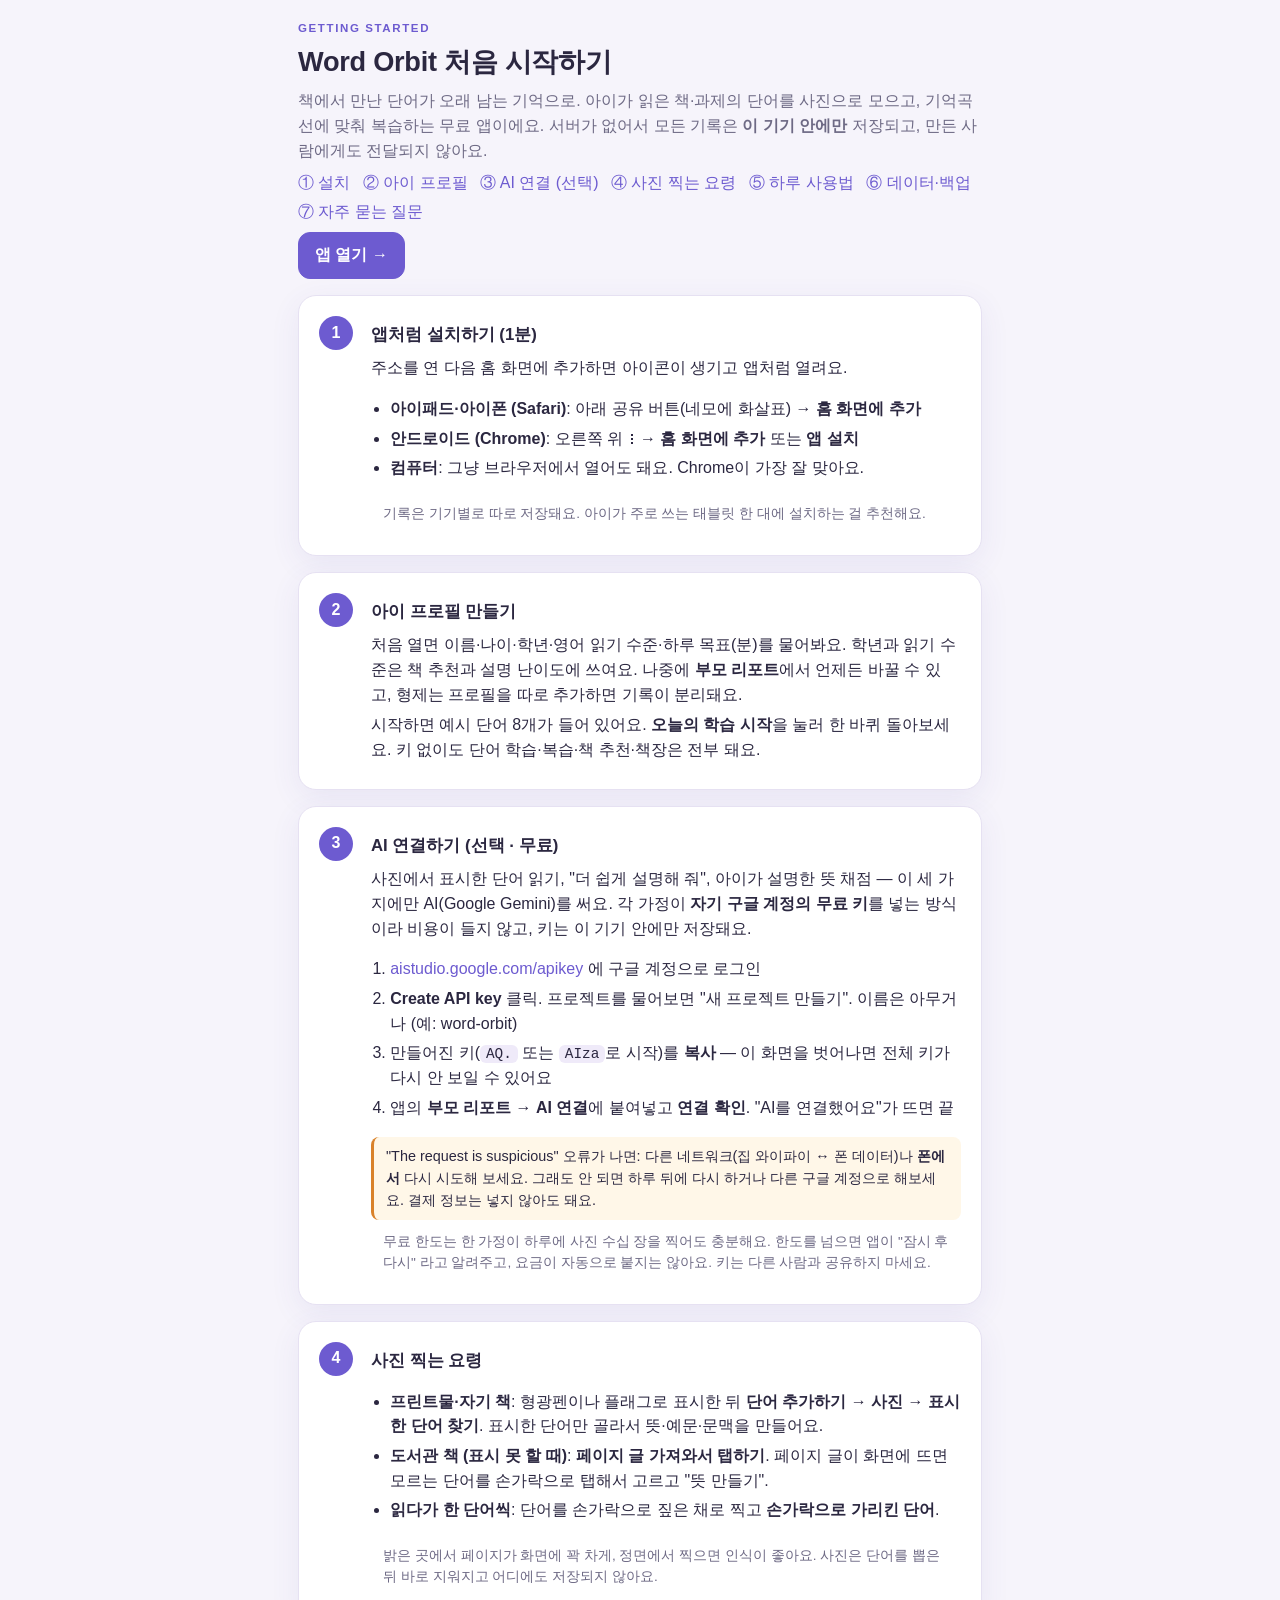
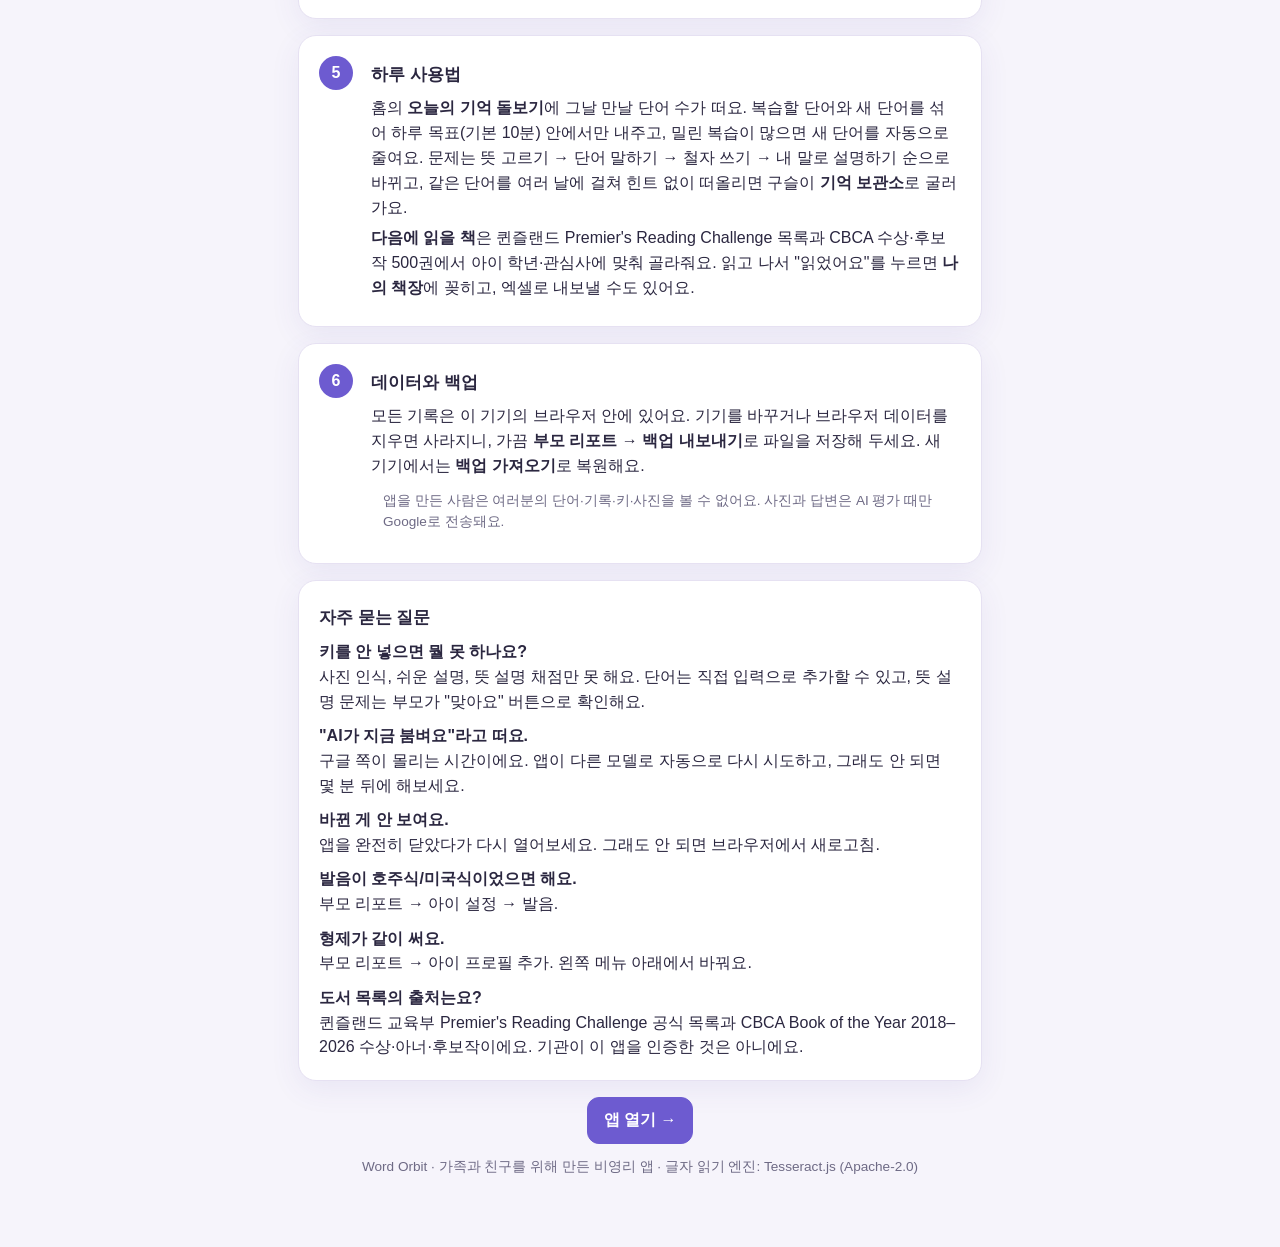
==== guide.html @ 35241215 "Add files via upload" ====
<!doctype html>
<html lang="ko">
<head>
  <meta charset="utf-8">
  <meta name="viewport" content="width=device-width, initial-scale=1, viewport-fit=cover">
  <title>Word Orbit · 처음 시작하기</title>
  <link rel="icon" href="icons/icon.svg" type="image/svg+xml">
  <link rel="stylesheet" href="css/app.css">
  <style>
    body { padding: 0; }
    .wrap { max-width: 720px; margin: 0 auto; padding: calc(20px + env(safe-area-inset-top, 0px)) 18px 60px; }
    .step { display: grid; grid-template-columns: 40px 1fr; gap: 12px; align-items: start; }
    .num { width: 34px; height: 34px; border-radius: 50%; background: var(--accent); color: #fff; display: grid; place-items: center; font-weight: 700; }
    .step h3 { margin-top: 6px; }
    ol, ul { padding-left: 1.2em; } li { margin: .3em 0; }
    code { background: var(--soft); padding: 1px 6px; border-radius: 6px; font-size: .9em; }
    .qa b { display: block; margin-top: .6em; }
    .toc a { display: inline-block; margin: 2px 8px 2px 0; }
  </style>
</head>
<body>
<div class="wrap">
  <p class="eyebrow">GETTING STARTED</p>
  <h1>Word Orbit 처음 시작하기</h1>
  <p class="muted">책에서 만난 단어가 오래 남는 기억으로. 아이가 읽은 책·과제의 단어를 사진으로 모으고, 기억곡선에 맞춰 복습하는 무료 앱이에요. 서버가 없어서 모든 기록은 <b>이 기기 안에만</b> 저장되고, 만든 사람에게도 전달되지 않아요.</p>
  <p class="toc"><a href="#install">① 설치</a> <a href="#profile">② 아이 프로필</a> <a href="#key">③ AI 연결 (선택)</a> <a href="#photo">④ 사진 찍는 요령</a> <a href="#daily">⑤ 하루 사용법</a> <a href="#data">⑥ 데이터·백업</a> <a href="#faq">⑦ 자주 묻는 질문</a></p>
  <p><a class="btn primary" href="./">앱 열기 →</a></p>

  <section class="panel step" id="install"><div class="num">1</div><div>
    <h3>앱처럼 설치하기 (1분)</h3>
    <p>주소를 연 다음 홈 화면에 추가하면 아이콘이 생기고 앱처럼 열려요.</p>
    <ul>
      <li><b>아이패드·아이폰 (Safari)</b>: 아래 공유 버튼(네모에 화살표) → <b>홈 화면에 추가</b></li>
      <li><b>안드로이드 (Chrome)</b>: 오른쪽 위 ⋮ → <b>홈 화면에 추가</b> 또는 <b>앱 설치</b></li>
      <li><b>컴퓨터</b>: 그냥 브라우저에서 열어도 돼요. Chrome이 가장 잘 맞아요.</li>
    </ul>
    <p class="muted small">기록은 기기별로 따로 저장돼요. 아이가 주로 쓰는 태블릿 한 대에 설치하는 걸 추천해요.</p>
  </div></section>

  <section class="panel step" id="profile"><div class="num">2</div><div>
    <h3>아이 프로필 만들기</h3>
    <p>처음 열면 이름·나이·학년·영어 읽기 수준·하루 목표(분)를 물어봐요. 학년과 읽기 수준은 책 추천과 설명 난이도에 쓰여요. 나중에 <b>부모 리포트</b>에서 언제든 바꿀 수 있고, 형제는 프로필을 따로 추가하면 기록이 분리돼요.</p>
    <p>시작하면 예시 단어 8개가 들어 있어요. <b>오늘의 학습 시작</b>을 눌러 한 바퀴 돌아보세요. 키 없이도 단어 학습·복습·책 추천·책장은 전부 돼요.</p>
  </div></section>

  <section class="panel step" id="key"><div class="num">3</div><div>
    <h3>AI 연결하기 (선택 · 무료)</h3>
    <p>사진에서 표시한 단어 읽기, "더 쉽게 설명해 줘", 아이가 설명한 뜻 채점 — 이 세 가지에만 AI(Google Gemini)를 써요. 각 가정이 <b>자기 구글 계정의 무료 키</b>를 넣는 방식이라 비용이 들지 않고, 키는 이 기기 안에만 저장돼요.</p>
    <ol>
      <li><a href="https://aistudio.google.com/apikey" target="_blank" rel="noopener">aistudio.google.com/apikey</a> 에 구글 계정으로 로그인</li>
      <li><b>Create API key</b> 클릭. 프로젝트를 물어보면 "새 프로젝트 만들기". 이름은 아무거나 (예: word-orbit)</li>
      <li>만들어진 키(<code>AQ.</code> 또는 <code>AIza</code>로 시작)를 <b>복사</b> — 이 화면을 벗어나면 전체 키가 다시 안 보일 수 있어요</li>
      <li>앱의 <b>부모 리포트 → AI 연결</b>에 붙여넣고 <b>연결 확인</b>. "AI를 연결했어요"가 뜨면 끝</li>
    </ol>
    <p class="info-line">"The request is suspicious" 오류가 나면: 다른 네트워크(집 와이파이 ↔ 폰 데이터)나 <b>폰에서</b> 다시 시도해 보세요. 그래도 안 되면 하루 뒤에 다시 하거나 다른 구글 계정으로 해보세요. 결제 정보는 넣지 않아도 돼요.</p>
    <p class="muted small">무료 한도는 한 가정이 하루에 사진 수십 장을 찍어도 충분해요. 한도를 넘으면 앱이 "잠시 후 다시" 라고 알려주고, 요금이 자동으로 붙지는 않아요. 키는 다른 사람과 공유하지 마세요.</p>
  </div></section>

  <section class="panel step" id="photo"><div class="num">4</div><div>
    <h3>사진 찍는 요령</h3>
    <ul>
      <li><b>프린트물·자기 책</b>: 형광펜이나 플래그로 표시한 뒤 <b>단어 추가하기 → 사진 → 표시한 단어 찾기</b>. 표시한 단어만 골라서 뜻·예문·문맥을 만들어요.</li>
      <li><b>도서관 책 (표시 못 할 때)</b>: <b>페이지 글 가져와서 탭하기</b>. 페이지 글이 화면에 뜨면 모르는 단어를 손가락으로 탭해서 고르고 "뜻 만들기".</li>
      <li><b>읽다가 한 단어씩</b>: 단어를 손가락으로 짚은 채로 찍고 <b>손가락으로 가리킨 단어</b>.</li>
    </ul>
    <p class="muted small">밝은 곳에서 페이지가 화면에 꽉 차게, 정면에서 찍으면 인식이 좋아요. 사진은 단어를 뽑은 뒤 바로 지워지고 어디에도 저장되지 않아요.</p>
  </div></section>

  <section class="panel step" id="daily"><div class="num">5</div><div>
    <h3>하루 사용법</h3>
    <p>홈의 <b>오늘의 기억 돌보기</b>에 그날 만날 단어 수가 떠요. 복습할 단어와 새 단어를 섞어 하루 목표(기본 10분) 안에서만 내주고, 밀린 복습이 많으면 새 단어를 자동으로 줄여요. 문제는 뜻 고르기 → 단어 말하기 → 철자 쓰기 → 내 말로 설명하기 순으로 바뀌고, 같은 단어를 여러 날에 걸쳐 힌트 없이 떠올리면 구슬이 <b>기억 보관소</b>로 굴러가요.</p>
    <p><b>다음에 읽을 책</b>은 퀸즐랜드 Premier's Reading Challenge 목록과 CBCA 수상·후보작 500권에서 아이 학년·관심사에 맞춰 골라줘요. 읽고 나서 "읽었어요"를 누르면 <b>나의 책장</b>에 꽂히고, 엑셀로 내보낼 수도 있어요.</p>
  </div></section>

  <section class="panel step" id="data"><div class="num">6</div><div>
    <h3>데이터와 백업</h3>
    <p>모든 기록은 이 기기의 브라우저 안에 있어요. 기기를 바꾸거나 브라우저 데이터를 지우면 사라지니, 가끔 <b>부모 리포트 → 백업 내보내기</b>로 파일을 저장해 두세요. 새 기기에서는 <b>백업 가져오기</b>로 복원해요.</p>
    <p class="muted small">앱을 만든 사람은 여러분의 단어·기록·키·사진을 볼 수 없어요. 사진과 답변은 AI 평가 때만 Google로 전송돼요.</p>
  </div></section>

  <section class="panel qa" id="faq">
    <h3>자주 묻는 질문</h3>
    <b>키를 안 넣으면 뭘 못 하나요?</b> 사진 인식, 쉬운 설명, 뜻 설명 채점만 못 해요. 단어는 직접 입력으로 추가할 수 있고, 뜻 설명 문제는 부모가 "맞아요" 버튼으로 확인해요.
    <b>"AI가 지금 붐벼요"라고 떠요.</b> 구글 쪽이 몰리는 시간이에요. 앱이 다른 모델로 자동으로 다시 시도하고, 그래도 안 되면 몇 분 뒤에 해보세요.
    <b>바뀐 게 안 보여요.</b> 앱을 완전히 닫았다가 다시 열어보세요. 그래도 안 되면 브라우저에서 새로고침.
    <b>발음이 호주식/미국식이었으면 해요.</b> 부모 리포트 → 아이 설정 → 발음.
    <b>형제가 같이 써요.</b> 부모 리포트 → 아이 프로필 추가. 왼쪽 메뉴 아래에서 바꿔요.
    <b>도서 목록의 출처는요?</b> 퀸즐랜드 교육부 Premier's Reading Challenge 공식 목록과 CBCA Book of the Year 2018–2026 수상·아너·후보작이에요. 기관이 이 앱을 인증한 것은 아니에요.
  </section>

  <p class="center"><a class="btn primary" href="./">앱 열기 →</a></p>
  <p class="muted small center">Word Orbit · 가족과 친구를 위해 만든 비영리 앱 · 글자 읽기 엔진: Tesseract.js (Apache-2.0)</p>
</div>
</body>
</html>
---- css/app.css ----
:root {
  --bg: #f6f4fb; --panel: #ffffff; --soft: #efeaf9; --ink: #2b2740; --muted: #6e6a85; --line: #e6e1f2;
  --accent: #6d5bd0; --accent-2: #b9a8ff; --ok: #2f9e6b; --warn: #d9822b; --danger: #c94f4f;
  --purple: #b9a8ff; --green: #a8d8b9; --orange: #f5cf9a; --blue: #a9cdef; --pink: #f3b7d0;
  --radius: 18px; --shadow: 0 8px 30px rgba(80, 60, 160, .08);
}
* { box-sizing: border-box; }
html, body { margin: 0; background: var(--bg); color: var(--ink); font: 16px/1.55 -apple-system, "Segoe UI", "Apple SD Gothic Neo", "Noto Sans KR", Roboto, sans-serif; -webkit-font-smoothing: antialiased; }
a { color: var(--accent); text-decoration: none; }
h1 { font-size: 1.7rem; margin: .1em 0 .2em; letter-spacing: -.01em; }
h2 { font-size: 1.3rem; margin: .2em 0; } h3 { font-size: 1.05rem; margin: .2em 0 .5em; }
p { margin: .35em 0; }
.muted { color: var(--muted); } .small { font-size: .85rem; } .center { text-align: center; }
.eyebrow { font-size: .72rem; letter-spacing: .14em; color: var(--accent); font-weight: 700; margin: 0 0 .3em; }
.spark { color: #e9b74a; }
em { font-style: normal; color: var(--accent); }

#app { display: flex; min-height: 100vh; }
.sidebar { width: 230px; background: var(--panel); border-right: 1px solid var(--line); padding: 20px 14px; display: flex; flex-direction: column; gap: 18px; position: sticky; top: 0; height: 100vh; }
.brand { font-weight: 800; color: var(--accent); font-size: 1.1rem; } .brand.big { font-size: 1.4rem; }
.sidebar nav { display: flex; flex-direction: column; gap: 4px; }
.sidebar nav a { display: flex; gap: 10px; align-items: center; padding: 10px 12px; border-radius: 12px; color: var(--ink); }
.sidebar nav a small { display: block; color: var(--muted); font-size: .72rem; }
.sidebar nav a.active, .sidebar nav a:hover { background: var(--soft); }
.sidebar nav .ic { width: 22px; text-align: center; color: var(--accent); }
.side-foot { margin-top: auto; } .side-foot label { display: block; font-size: .75rem; color: var(--muted); }
.side-foot select, .side-foot input { width: 100%; }
.scrim { display: none; }
main { flex: 1; min-width: 0; display: flex; flex-direction: column; }
.topbar { display: flex; align-items: center; gap: 12px; padding: calc(12px + env(safe-area-inset-top, 0px)) 18px 12px; background: var(--panel); border-bottom: 1px solid var(--line); position: sticky; top: 0; z-index: 5; }
.topbar-title { font-weight: 600; flex: 1; }
.avatar { width: 34px; height: 34px; border-radius: 50%; background: var(--orange); display: grid; place-items: center; font-weight: 700; }
.page { padding: 22px 20px 40px; max-width: 860px; width: 100%; margin: 0 auto; }
.app-footer { margin-top: auto; display: flex; justify-content: space-between; padding: 14px 20px; color: var(--muted); font-size: .8rem; }

.panel { background: var(--panel); border: 1px solid var(--line); border-radius: var(--radius); padding: 20px; margin: 16px 0; box-shadow: var(--shadow); }
.panel.soft { background: var(--soft); border: none; box-shadow: none; }
.panel.hero { background: linear-gradient(180deg, #f3effc, #fff); }
.hero-title { font-size: 1.9rem; line-height: 1.2; margin: 10px 0 4px; }
.row { display: flex; gap: 12px; align-items: center; } .between { justify-content: space-between; } .wrap { flex-wrap: wrap; }
.pill { display: inline-block; background: var(--soft); color: var(--accent); border-radius: 999px; padding: 4px 12px; font-size: .8rem; font-weight: 600; }
.text-link { background: none; border: none; color: var(--accent); cursor: pointer; font: inherit; padding: 0; }
.info-line { background: #fff7e8; border-left: 3px solid var(--warn); padding: 8px 12px; border-radius: 8px; font-size: .9rem; }

button, .btn { font: inherit; border-radius: 12px; border: 1px solid var(--line); background: var(--panel); color: var(--ink); padding: 10px 16px; cursor: pointer; display: inline-flex; align-items: center; gap: 6px; }
button:disabled { opacity: .5; cursor: default; }
.primary { background: var(--accent); color: #fff; border-color: var(--accent); font-weight: 600; }
.ghost { background: transparent; } .ghost.danger { color: var(--danger); }
.big { padding: 14px 22px; font-size: 1.05rem; width: 100%; justify-content: center; margin-top: 12px; }
.small { padding: 6px 12px; font-size: .85rem; }
.icon-btn { border: none; background: transparent; font-size: 1.2rem; padding: 4px 8px; cursor: pointer; }
.button-row { display: flex; gap: 10px; flex-wrap: wrap; margin-top: 14px; }
input, select, textarea { font: inherit; padding: 10px 12px; border: 1px solid var(--line); border-radius: 12px; background: #fff; color: var(--ink); width: 100%; }
label { display: block; font-size: .85rem; color: var(--muted); }
label input, label select { margin-top: 4px; }
.form-grid { display: grid; grid-template-columns: repeat(auto-fit, minmax(180px, 1fr)); gap: 12px; margin: 10px 0; }
.form-grid .wide { grid-column: 1 / -1; }
.chk { display: flex; align-items: center; gap: 8px; color: var(--ink); } .chk input { width: auto; margin: 0; }
.tabs { display: flex; gap: 6px; flex-wrap: wrap; margin: 12px 0 4px; }
.tab { border-radius: 999px; padding: 8px 14px; } .tab.active { background: var(--ink); color: #fff; border-color: var(--ink); }

/* orbs */
.orbit-stage { position: relative; height: 240px; margin: 18px 0 8px; }
.orbit-stage.small { height: 150px; }
.ring { position: absolute; border: 1px dashed #d9d2ef; border-radius: 50%; left: 50%; top: 50%; transform: translate(-50%, -50%); }
.r1 { width: 62%; height: 150px; } .r2 { width: 92%; height: 220px; }
.orbit-stage.small .r1, .orbit-stage.small .r2 { display: none; }
.orbit-pos { position: absolute; transform: translate(-50%, -50%); }
.p0 { left: 12%; top: 50%; } .p1 { left: 36%; top: 72%; } .p2 { left: 58%; top: 26%; } .p3 { left: 82%; top: 55%; } .p4 { left: 50%; top: 45%; }
.orbit-stage.small .p0 { left: 15%; } .orbit-stage.small .p1 { left: 32%; top: 50%; } .orbit-stage.small .p2 { left: 50%; top: 50%; } .orbit-stage.small .p3 { left: 68%; top: 50%; } .orbit-stage.small .p4 { left: 85%; top: 50%; }
.orb-wrap { background: none; border: none; padding: 0; display: flex; flex-direction: column; align-items: center; gap: 6px; cursor: pointer; }
.orb-wrap:disabled { cursor: default; }
.orb { width: 64px; height: 64px; border-radius: 50%; position: relative; display: block; box-shadow: inset -8px -10px 18px rgba(0,0,0,.12), inset 6px 8px 14px rgba(255,255,255,.7), 0 10px 20px rgba(80,60,160,.15); animation: float 5s ease-in-out infinite; }
.orb-wrap.small .orb { width: 44px; height: 44px; animation: none; }
.orb.purple { background: var(--purple); } .orb.green { background: var(--green); } .orb.orange { background: var(--orange); } .orb.blue { background: var(--blue); } .orb.pink { background: var(--pink); }
.orb.new { opacity: .75; filter: saturate(.6); } .orb.growing { opacity: .95; } .orb.mastered { box-shadow: inset -8px -10px 18px rgba(0,0,0,.12), inset 6px 8px 14px rgba(255,255,255,.8), 0 0 0 4px #fff, 0 0 0 6px var(--accent-2), 0 10px 22px rgba(80,60,160,.25); }
.orb .glint { position: absolute; left: 18%; top: 14%; width: 26%; height: 18%; background: rgba(255,255,255,.85); border-radius: 50%; transform: rotate(-25deg); }
.orb-label { background: #fff; border-radius: 999px; padding: 3px 10px; font-size: .8rem; box-shadow: var(--shadow); }
@keyframes float { 0%, 100% { transform: translateY(0); } 50% { transform: translateY(-6px); } }
.stage-counts { display: grid; grid-template-columns: repeat(3, 1fr); gap: 10px; margin-top: 14px; }
.stage-counts div { background: #fff; border: 1px solid var(--line); border-radius: 14px; padding: 10px; text-align: center; }
.stage-counts b { display: block; font-size: 1.25rem; } .stage-counts span { font-size: .78rem; color: var(--muted); }
.orb-grid { display: grid; grid-template-columns: repeat(auto-fill, minmax(170px, 1fr)); gap: 10px; margin-top: 12px; }
.orb-card { background: #fff; border: 1px solid var(--line); border-radius: 16px; padding: 10px 12px; display: grid; grid-template-columns: 44px 1fr; gap: 10px; align-items: center; cursor: pointer; min-height: 68px; }
.orb-card .orb-wrap.small { width: 44px; }
.orb-card-text, .orb-card > div { display: flex; flex-direction: column; min-width: 0; gap: 1px; }
.orb-card b { font-size: .98rem; line-height: 1.25; overflow: hidden; text-overflow: ellipsis; white-space: nowrap; }
.orb-card span, .orb-card small { font-size: .76rem; color: var(--muted); white-space: nowrap; overflow: hidden; text-overflow: ellipsis; }
.orb-card small { color: var(--accent); }
@media (max-width: 480px) { .orb-grid { grid-template-columns: 1fr 1fr; gap: 8px; } .orb-card { padding: 8px 10px; grid-template-columns: 40px 1fr; gap: 8px; } .orb-card b { font-size: .92rem; } }

/* mission */
.mission-grid { display: grid; grid-template-columns: repeat(auto-fit, minmax(140px, 1fr)); gap: 10px; margin: 12px 0; }
.mission-grid div { background: var(--soft); border-radius: 14px; padding: 10px 12px; display: flex; justify-content: space-between; align-items: center; }
.mission-grid span { font-size: .85rem; color: var(--muted); }
.bignum { text-align: center; } .bignum b { font-size: 2.4rem; line-height: 1; display: block; color: var(--accent); } .bignum span { font-size: .78rem; color: var(--muted); }
.three { display: grid; grid-template-columns: repeat(auto-fit, minmax(180px, 1fr)); gap: 12px; }
.three p { font-size: .88rem; color: var(--muted); }

/* study */
.study { max-width: 620px; margin: 16px auto; }
.word-title { font-size: 2.2rem; margin: .1em 0; }
.definition { font-size: 1.25rem; font-weight: 600; margin: 8px 0; }
.context { background: var(--soft); border-radius: 14px; padding: 12px 14px; margin: 12px 0; } .context p { margin: 4px 0 0; font-style: italic; }
.example { color: var(--muted); }
.options { display: grid; gap: 8px; margin: 14px 0; }
.option { justify-content: flex-start; text-align: left; padding: 12px 14px; }
.option span { background: var(--soft); color: var(--accent); border-radius: 8px; width: 26px; height: 26px; display: grid; place-items: center; font-weight: 700; font-size: .85rem; flex: none; }
.option.chosen { border-color: var(--accent); background: #f3effc; }
.free-answer { display: flex; flex-direction: column; gap: 8px; margin: 12px 0; }
.free-answer input { font-size: 1.3rem; letter-spacing: .06em; }
.letters { letter-spacing: .2em; font-family: monospace; }
.hint-box { background: #fff7e8; border-radius: 12px; padding: 10px 14px; margin: 8px 0; }
.feedback { border-radius: 14px; padding: 14px; margin-top: 14px; }
.feedback.success { background: #e8f7ef; } .feedback.retry { background: #fdeeee; }
.feedback .primary { margin-top: 8px; }

/* add */
.photo-box { background: var(--soft); border-radius: 14px; min-height: 160px; display: grid; place-items: center; color: var(--muted); overflow: hidden; margin: 10px 0; }
.photo-box img { max-width: 100%; max-height: 360px; display: block; }
.found { border-top: 1px solid var(--line); padding: 10px 0; display: grid; gap: 6px; } .found.off { opacity: .45; }
.found input[type=text], .found input:not([type]) { font-size: .95rem; }

/* books */
.chips { display: flex; gap: 6px; flex-wrap: wrap; margin-top: 8px; }
.chip { border-radius: 999px; padding: 6px 12px; font-size: .9rem; } .chip.on { background: var(--accent); color: #fff; border-color: var(--accent); }
.badges { display: flex; gap: 6px; flex-wrap: wrap; margin: 6px 0; }
.badge { font-size: .78rem; background: var(--soft); border-radius: 999px; padding: 3px 10px; } .badge.src { background: #e8f7ef; color: #1f6b47; font-weight: 600; }

/* parents */
.stat-grid { display: grid; grid-template-columns: repeat(auto-fit, minmax(140px, 1fr)); gap: 10px; }
.stat-grid div { background: var(--soft); border-radius: 14px; padding: 12px; } .stat-grid b { font-size: 1.5rem; display: block; } .stat-grid span { font-size: .78rem; color: var(--muted); }
.track-grid { display: grid; grid-template-columns: repeat(4, 1fr); gap: 6px; margin: 10px 0; }
.track-grid div { background: var(--soft); border-radius: 10px; padding: 8px; text-align: center; } .track-grid span { font-size: .72rem; color: var(--muted); display: block; }

/* onboarding, dialog, toast */
.onboard { max-width: 520px; margin: 40px auto; padding: 20px; }
#dialog[hidden] { display: none; }
#dialog { position: fixed; inset: 0; background: rgba(30,20,60,.35); display: grid; place-items: center; z-index: 20; padding: 16px; }
.dlg { background: #fff; border-radius: 20px; padding: 20px; width: min(560px, 100%); max-height: 90vh; overflow: auto; display: grid; gap: 8px; }
#toasts { position: fixed; bottom: 18px; left: 50%; transform: translateX(-50%); display: flex; flex-direction: column; gap: 8px; z-index: 30; width: min(480px, 92vw); }
.toast { background: var(--ink); color: #fff; padding: 10px 16px; border-radius: 12px; opacity: 0; transform: translateY(8px); transition: .25s; font-size: .92rem; }
.toast.show { opacity: 1; transform: none; } .toast.success { background: var(--ok); } .toast.error { background: var(--danger); }

@media (max-width: 760px) {
  .sidebar { position: fixed; left: -240px; z-index: 15; transition: left .2s; box-shadow: 0 0 40px rgba(0,0,0,.2); }
  .sidebar.open { left: 0; }
  .scrim.show { display: block; position: fixed; inset: 0; background: rgba(0,0,0,.3); z-index: 10; }
  .page { padding: 10px 14px 32px; }
  .topbar { padding: 8px 14px; }
  .hero-title { font-size: 1.5rem; } .word-title { font-size: 1.8rem; }
  .track-grid { grid-template-columns: repeat(2, 1fr); }
}
@media (max-width: 480px) {
  .page > .row.between { flex-direction: column; align-items: flex-start; }
  .page > .row.between .btn { align-self: stretch; justify-content: center; }
  .mission-grid { grid-template-columns: 1fr; }
}

/* 페이지 글 탭해서 고르기 */
.page-text { background: var(--soft); border-radius: 14px; padding: 12px 14px; max-height: 360px; overflow: auto; line-height: 1.9; font-size: 1.05rem; }
.page-text p { margin: 0 0 .3em; }
.tapword { cursor: pointer; border-radius: 6px; padding: 1px 3px; }
.tapword:hover { background: #fff; }
.tapword.on { background: var(--accent); color: #fff; }
.tapword.had { text-decoration: underline; text-decoration-color: var(--accent-2); text-underline-offset: 3px; }

/* 온보딩(첫 화면): 사이드바 없는 단독 화면 — 폰에서 위 여백·가로 넘침 방지 */
#app:has(> .onboard) { display: block; }
.onboard { width: 100%; max-width: 560px; margin: 0 auto; padding: calc(24px + env(safe-area-inset-top, 0px)) 18px 40px; }
.onboard .brand.big { margin-bottom: 8px; }
.onboard h1 { font-size: 1.6rem; }

/* 책 카드 */
.badge.prc { background: #eef3fb; color: #2b4f8a; }
.badge.burden-easy { background: #eef7ee; } .badge.burden-fit { background: #e8f7ef; color: #1f6b47; } .badge.burden-stretch { background: #fff3e0; color: #8a4b00; } .badge.burden-together { background: #fdeeee; color: #8a1f1f; }
.panel.book.award { border-color: #cfe7d8; }
.panel.book h2 { margin-bottom: 0; }

/* 나의 책장 */
.shelf-panel { background: linear-gradient(180deg, #fff, #fbf8f2); }
.shelf { position: relative; display: flex; align-items: flex-end; gap: 4px; flex-wrap: wrap; padding: 12px 10px 14px; min-height: 120px; }
.shelf-board { position: absolute; left: 0; right: 0; bottom: 0; height: 12px; background: linear-gradient(180deg, #c9a97a, #a8834f); border-radius: 3px; box-shadow: 0 6px 10px rgba(80,50,20,.18); }
.spine { position: relative; width: 34px; border: none; border-radius: 4px 4px 2px 2px; padding: 8px 0 22px; cursor: pointer; box-shadow: inset -4px 0 8px rgba(0,0,0,.12), inset 3px 0 6px rgba(255,255,255,.45), 0 2px 4px rgba(0,0,0,.15); display: flex; flex-direction: column; align-items: center; justify-content: flex-start; transition: transform .15s; margin-bottom: 12px; }
.spine:hover { transform: translateY(-6px); }
.spine-title { writing-mode: vertical-rl; text-orientation: mixed; font-size: .7rem; line-height: 1.1; font-weight: 600; color: #2b2740; max-height: 100%; overflow: hidden; text-overflow: ellipsis; white-space: nowrap; letter-spacing: .02em; }
.spine-mark { position: absolute; bottom: 6px; font-size: .7rem; color: #4a4470; }
.spine.new { animation: slideIn .6s cubic-bezier(.2,.9,.3,1.2); }
@keyframes slideIn { 0% { transform: translateY(-60px) rotate(-8deg); opacity: 0; } 60% { transform: translateY(4px) rotate(2deg); opacity: 1; } 100% { transform: none; } }
.shelf-panel.empty .shelf { min-height: 90px; }
@media (max-width: 480px) { .spine { width: 30px; } }
.icon-btn:disabled { opacity: .25; }
#rl-prev, #rl-next { font-size: 1.6rem; line-height: 1; }
.orb-wrap.small .orb-label { display: none; }
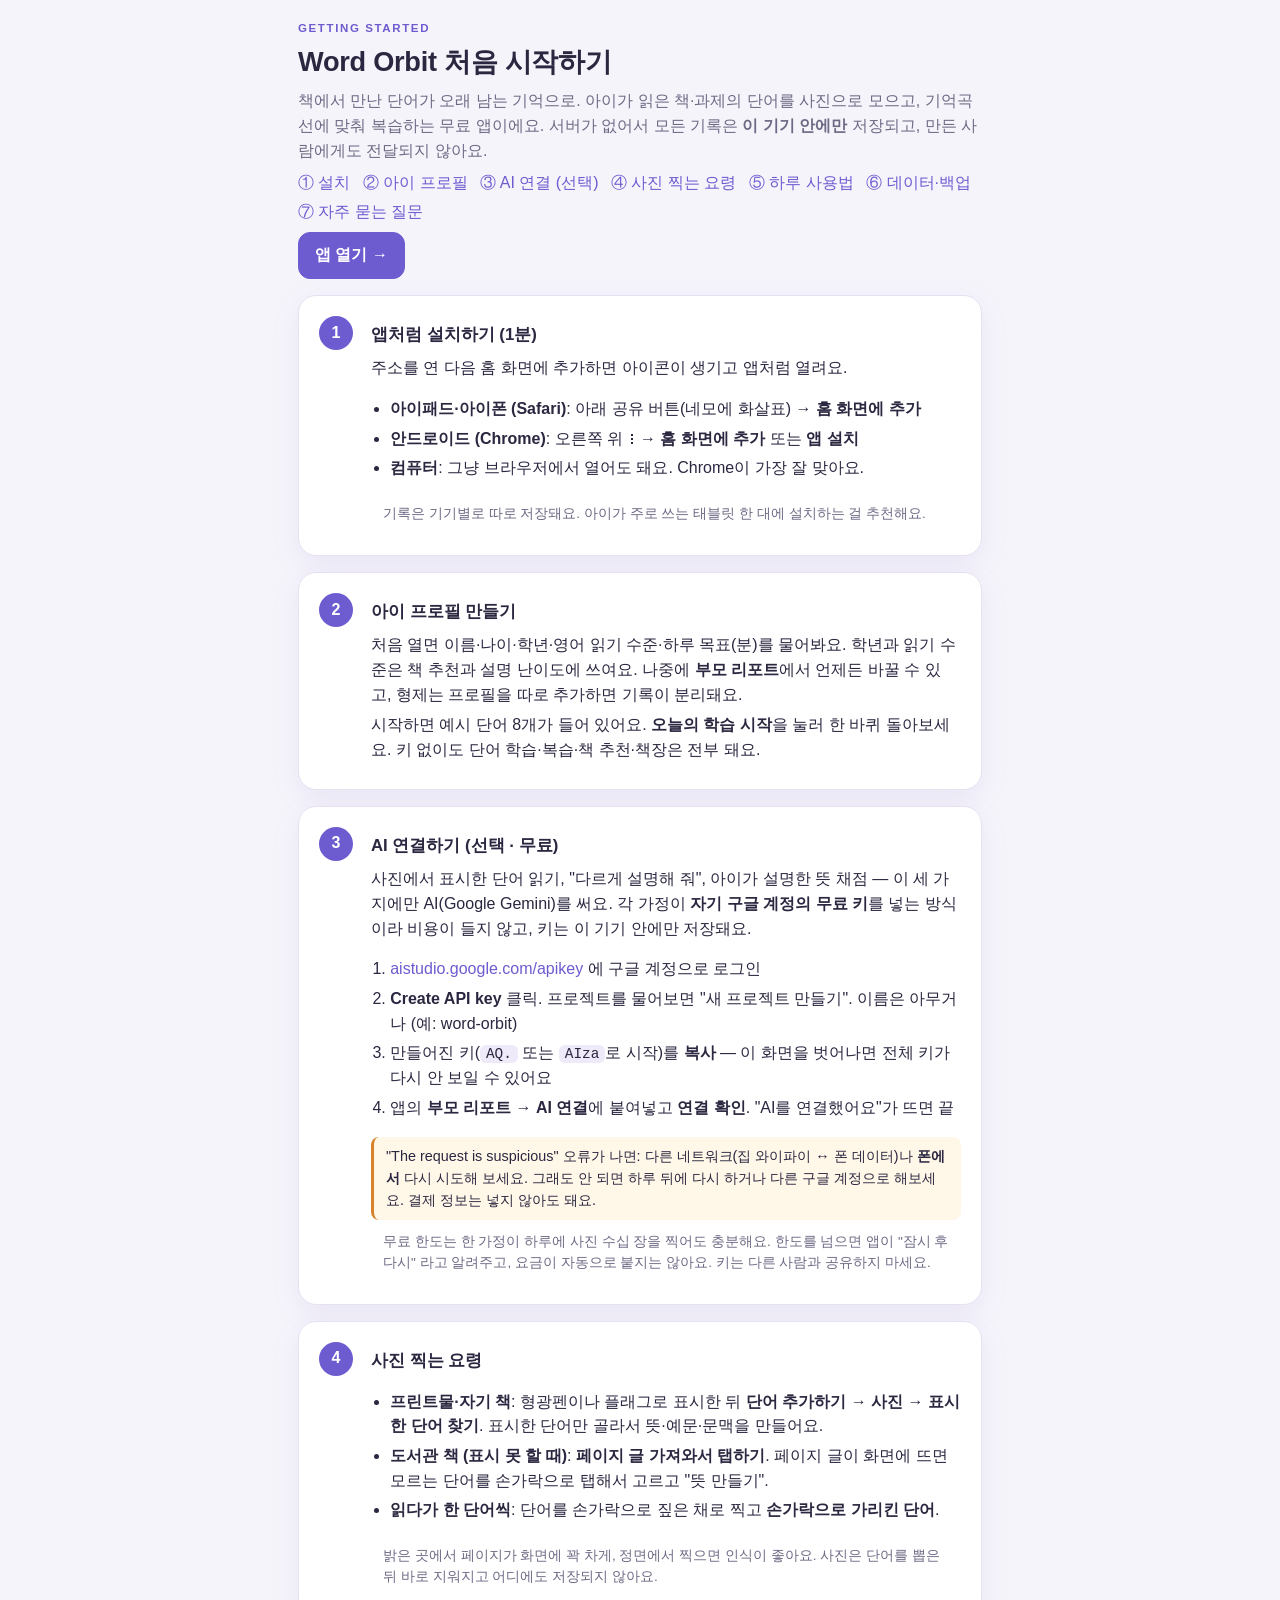
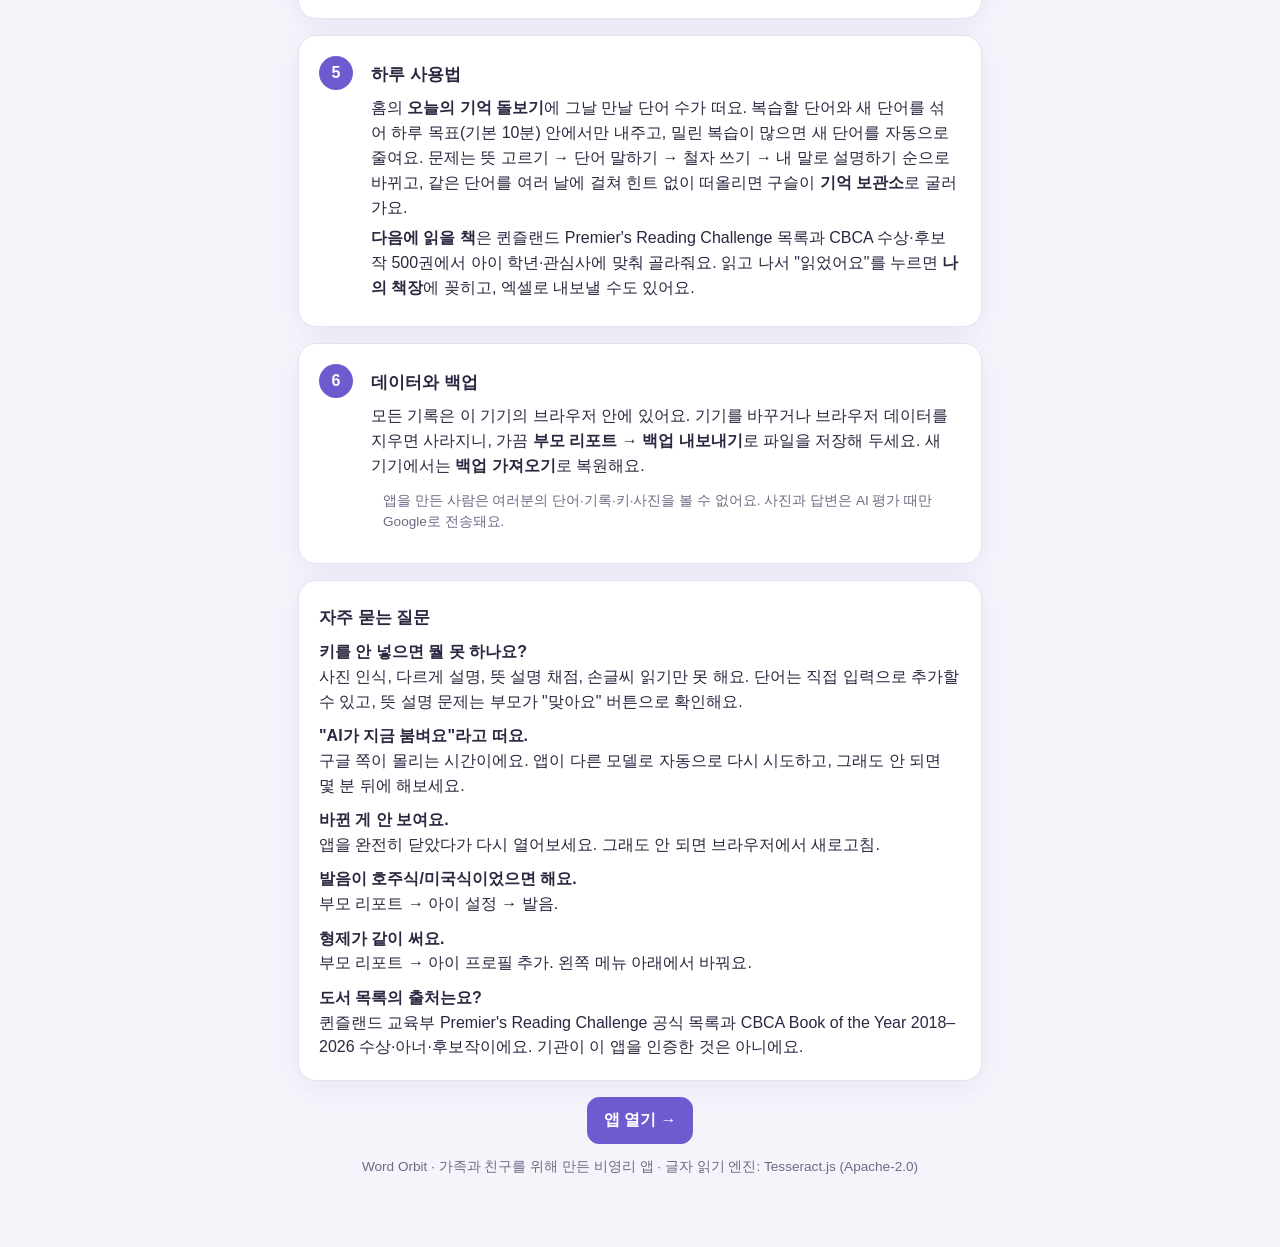
==== commit e452c376: "Add files via upload" ====
--- a/guide.html
+++ b/guide.html
@@ -2,7 +2,7 @@
 <html lang="ko">
 <head>
   <meta charset="utf-8">
-  <meta name="viewport" content="width=device-width, initial-scale=1, viewport-fit=cover">
+  <meta name="viewport" content="width=device-width, initial-scale=1, maximum-scale=1, viewport-fit=cover">
   <title>Word Orbit · 처음 시작하기</title>
   <link rel="icon" href="icons/icon.svg" type="image/svg+xml">
   <link rel="stylesheet" href="css/app.css">
@@ -45,7 +45,7 @@
 
   <section class="panel step" id="key"><div class="num">3</div><div>
     <h3>AI 연결하기 (선택 · 무료)</h3>
-    <p>사진에서 표시한 단어 읽기, "더 쉽게 설명해 줘", 아이가 설명한 뜻 채점 — 이 세 가지에만 AI(Google Gemini)를 써요. 각 가정이 <b>자기 구글 계정의 무료 키</b>를 넣는 방식이라 비용이 들지 않고, 키는 이 기기 안에만 저장돼요.</p>
+    <p>사진에서 표시한 단어 읽기, "다르게 설명해 줘", 아이가 설명한 뜻 채점 — 이 세 가지에만 AI(Google Gemini)를 써요. 각 가정이 <b>자기 구글 계정의 무료 키</b>를 넣는 방식이라 비용이 들지 않고, 키는 이 기기 안에만 저장돼요.</p>
     <ol>
       <li><a href="https://aistudio.google.com/apikey" target="_blank" rel="noopener">aistudio.google.com/apikey</a> 에 구글 계정으로 로그인</li>
       <li><b>Create API key</b> 클릭. 프로젝트를 물어보면 "새 프로젝트 만들기". 이름은 아무거나 (예: word-orbit)</li>
@@ -80,7 +80,7 @@
 
   <section class="panel qa" id="faq">
     <h3>자주 묻는 질문</h3>
-    <b>키를 안 넣으면 뭘 못 하나요?</b> 사진 인식, 쉬운 설명, 뜻 설명 채점만 못 해요. 단어는 직접 입력으로 추가할 수 있고, 뜻 설명 문제는 부모가 "맞아요" 버튼으로 확인해요.
+    <b>키를 안 넣으면 뭘 못 하나요?</b> 사진 인식, 다르게 설명, 뜻 설명 채점, 손글씨 읽기만 못 해요. 단어는 직접 입력으로 추가할 수 있고, 뜻 설명 문제는 부모가 "맞아요" 버튼으로 확인해요.
     <b>"AI가 지금 붐벼요"라고 떠요.</b> 구글 쪽이 몰리는 시간이에요. 앱이 다른 모델로 자동으로 다시 시도하고, 그래도 안 되면 몇 분 뒤에 해보세요.
     <b>바뀐 게 안 보여요.</b> 앱을 완전히 닫았다가 다시 열어보세요. 그래도 안 되면 브라우저에서 새로고침.
     <b>발음이 호주식/미국식이었으면 해요.</b> 부모 리포트 → 아이 설정 → 발음.
--- a/css/app.css
+++ b/css/app.css
@@ -5,6 +5,7 @@
   --radius: 18px; --shadow: 0 8px 30px rgba(80, 60, 160, .08);
 }
 * { box-sizing: border-box; }
+html { background: var(--bg); }
 html, body { margin: 0; background: var(--bg); color: var(--ink); font: 16px/1.55 -apple-system, "Segoe UI", "Apple SD Gothic Neo", "Noto Sans KR", Roboto, sans-serif; -webkit-font-smoothing: antialiased; }
 a { color: var(--accent); text-decoration: none; }
 h1 { font-size: 1.7rem; margin: .1em 0 .2em; letter-spacing: -.01em; }
@@ -59,23 +60,24 @@
 .tabs { display: flex; gap: 6px; flex-wrap: wrap; margin: 12px 0 4px; }
 .tab { border-radius: 999px; padding: 8px 14px; } .tab.active { background: var(--ink); color: #fff; border-color: var(--ink); }
 
-/* orbs */
-.orbit-stage { position: relative; height: 240px; margin: 18px 0 8px; }
-.orbit-stage.small { height: 150px; }
+/* orbs — 궤도 무대: 화면 폭에 비례해 줄어들고 위치는 타원 위 고정 비율 */
+.orbit-stage { position: relative; width: 100%; aspect-ratio: 16 / 10; max-height: 300px; margin: 14px 0 6px; --orb: clamp(46px, 13vw, 66px); }
+.orbit-stage.small { aspect-ratio: 16 / 6; max-height: 150px; --orb: clamp(40px, 11vw, 56px); }
 .ring { position: absolute; border: 1px dashed #d9d2ef; border-radius: 50%; left: 50%; top: 50%; transform: translate(-50%, -50%); }
-.r1 { width: 62%; height: 150px; } .r2 { width: 92%; height: 220px; }
+.r1 { width: 58%; height: 58%; } .r2 { width: 92%; height: 92%; }
 .orbit-stage.small .r1, .orbit-stage.small .r2 { display: none; }
 .orbit-pos { position: absolute; transform: translate(-50%, -50%); }
-.p0 { left: 12%; top: 50%; } .p1 { left: 36%; top: 72%; } .p2 { left: 58%; top: 26%; } .p3 { left: 82%; top: 55%; } .p4 { left: 50%; top: 45%; }
-.orbit-stage.small .p0 { left: 15%; } .orbit-stage.small .p1 { left: 32%; top: 50%; } .orbit-stage.small .p2 { left: 50%; top: 50%; } .orbit-stage.small .p3 { left: 68%; top: 50%; } .orbit-stage.small .p4 { left: 85%; top: 50%; }
+.p0 { left: 11%; top: 52%; } .p1 { left: 33%; top: 80%; } .p2 { left: 52%; top: 22%; } .p3 { left: 84%; top: 46%; } .p4 { left: 66%; top: 74%; }
+.orbit-stage.small .p0 { left: 12%; top: 50%; } .orbit-stage.small .p1 { left: 31%; top: 50%; } .orbit-stage.small .p2 { left: 50%; top: 50%; } .orbit-stage.small .p3 { left: 69%; top: 50%; } .orbit-stage.small .p4 { left: 88%; top: 50%; }
 .orb-wrap { background: none; border: none; padding: 0; display: flex; flex-direction: column; align-items: center; gap: 6px; cursor: pointer; }
 .orb-wrap:disabled { cursor: default; }
-.orb { width: 64px; height: 64px; border-radius: 50%; position: relative; display: block; box-shadow: inset -8px -10px 18px rgba(0,0,0,.12), inset 6px 8px 14px rgba(255,255,255,.7), 0 10px 20px rgba(80,60,160,.15); animation: float 5s ease-in-out infinite; }
+.orb { width: var(--orb, 64px); height: var(--orb, 64px); border-radius: 50%; position: relative; display: block; box-shadow: inset -8px -10px 18px rgba(0,0,0,.12), inset 6px 8px 14px rgba(255,255,255,.7), 0 10px 20px rgba(80,60,160,.15); animation: float 5s ease-in-out infinite; }
 .orb-wrap.small .orb { width: 44px; height: 44px; animation: none; }
+.orbit-stage .orb-wrap.small .orb { width: var(--orb); height: var(--orb); }
 .orb.purple { background: var(--purple); } .orb.green { background: var(--green); } .orb.orange { background: var(--orange); } .orb.blue { background: var(--blue); } .orb.pink { background: var(--pink); }
 .orb.new { opacity: .75; filter: saturate(.6); } .orb.growing { opacity: .95; } .orb.mastered { box-shadow: inset -8px -10px 18px rgba(0,0,0,.12), inset 6px 8px 14px rgba(255,255,255,.8), 0 0 0 4px #fff, 0 0 0 6px var(--accent-2), 0 10px 22px rgba(80,60,160,.25); }
 .orb .glint { position: absolute; left: 18%; top: 14%; width: 26%; height: 18%; background: rgba(255,255,255,.85); border-radius: 50%; transform: rotate(-25deg); }
-.orb-label { background: #fff; border-radius: 999px; padding: 3px 10px; font-size: .8rem; box-shadow: var(--shadow); }
+.orb-label { background: #fff; border-radius: 999px; padding: 2px 9px; font-size: clamp(.68rem, 2.6vw, .8rem); box-shadow: var(--shadow); max-width: 30vw; overflow: hidden; text-overflow: ellipsis; white-space: nowrap; }
 @keyframes float { 0%, 100% { transform: translateY(0); } 50% { transform: translateY(-6px); } }
 .stage-counts { display: grid; grid-template-columns: repeat(3, 1fr); gap: 10px; margin-top: 14px; }
 .stage-counts div { background: #fff; border: 1px solid var(--line); border-radius: 14px; padding: 10px; text-align: center; }
@@ -138,8 +140,8 @@
 #dialog[hidden] { display: none; }
 #dialog { position: fixed; inset: 0; background: rgba(30,20,60,.35); display: grid; place-items: center; z-index: 20; padding: 16px; }
 .dlg { background: #fff; border-radius: 20px; padding: 20px; width: min(560px, 100%); max-height: 90vh; overflow: auto; display: grid; gap: 8px; }
-#toasts { position: fixed; bottom: 18px; left: 50%; transform: translateX(-50%); display: flex; flex-direction: column; gap: 8px; z-index: 30; width: min(480px, 92vw); }
-.toast { background: var(--ink); color: #fff; padding: 10px 16px; border-radius: 12px; opacity: 0; transform: translateY(8px); transition: .25s; font-size: .92rem; }
+#toasts { position: fixed; bottom: 18px; left: 50%; transform: translateX(-50%); display: flex; flex-direction: column; align-items: center; gap: 8px; z-index: 30; width: max-content; max-width: 86vw; pointer-events: none; }
+.toast { background: var(--ink); color: #fff; padding: 9px 14px; border-radius: 12px; opacity: 0; transform: translateY(8px); transition: .25s; font-size: .88rem; max-width: 86vw; text-align: center; line-height: 1.4; }
 .toast.show { opacity: 1; transform: none; } .toast.success { background: var(--ok); } .toast.error { background: var(--danger); }
 
 @media (max-width: 760px) {
@@ -147,13 +149,13 @@
   .sidebar.open { left: 0; }
   .scrim.show { display: block; position: fixed; inset: 0; background: rgba(0,0,0,.3); z-index: 10; }
   .page { padding: 10px 14px 32px; }
-  .topbar { padding: 8px 14px; }
+  .topbar { padding: calc(8px + env(safe-area-inset-top, 0px)) 14px 8px; }
   .hero-title { font-size: 1.5rem; } .word-title { font-size: 1.8rem; }
   .track-grid { grid-template-columns: repeat(2, 1fr); }
 }
 @media (max-width: 480px) {
-  .page > .row.between { flex-direction: column; align-items: flex-start; }
-  .page > .row.between .btn { align-self: stretch; justify-content: center; }
+  .page > .row.between:not(.compact) { flex-direction: column; align-items: flex-start; }
+  .page > .row.between:not(.compact) .btn { align-self: stretch; justify-content: center; }
   .mission-grid { grid-template-columns: 1fr; }
 }
 
@@ -192,3 +194,89 @@
 .icon-btn:disabled { opacity: .25; }
 #rl-prev, #rl-next { font-size: 1.6rem; line-height: 1; }
 .orb-wrap.small .orb-label { display: none; }
+
+.pill { white-space: nowrap; }
+
+
+/* 홈 화면 앱(standalone)에서 상태 표시줄 아래로 배경이 이어지도록 */
+.sidebar { padding-top: calc(20px + env(safe-area-inset-top, 0px)); }
+.onboard { padding-top: calc(24px + env(safe-area-inset-top, 0px)); }
+
+/* 단어 상세 */
+.word-dlg { gap: 10px; }
+.word-dlg textarea { resize: none; overflow: hidden; line-height: 1.5; font-size: 1rem; }
+.word-dlg label { font-size: .8rem; }
+.word-dlg label > .row { margin-bottom: 2px; }
+.icon-btn.small-icon { font-size: .95rem; padding: 0 4px; }
+.text-link.danger { color: var(--danger); font-size: .9rem; }
+.dlg .pill { justify-self: start; align-self: start; }
+
+/* 손글씨 패드 */
+.pad-wrap { margin: 8px 0; }
+.pad { width: 100%; height: 170px; background: #fff; border: 2px solid var(--line); border-radius: 14px; touch-action: none; display: block; cursor: crosshair; }
+
+/* 기억 보관소 — 유리 보관함 */
+.vault-scene { position: relative; padding: 26px 0 0; }
+.chute { position: absolute; left: 4%; top: 6px; width: 46%; height: 70px; border-bottom: 4px solid #d9d2ef; border-left: 4px solid #d9d2ef; border-radius: 0 0 0 40px; transform: rotate(-14deg); transform-origin: right bottom; opacity: .8; pointer-events: none; }
+.vault { position: relative; margin: 0 auto; width: min(100%, 560px); min-height: 220px; border-radius: 120px 120px 26px 26px; background: linear-gradient(180deg, rgba(255,255,255,.55), rgba(233,226,255,.55)); border: 3px solid rgba(255,255,255,.9); box-shadow: inset 0 -30px 40px rgba(120,100,200,.12), inset 0 20px 30px rgba(255,255,255,.7), 0 14px 30px rgba(80,60,160,.15); overflow: hidden; padding: 60px 18px 18px; display: flex; flex-wrap: wrap-reverse; align-content: flex-start; justify-content: center; gap: 6px 4px; }
+.vault::before { content: ''; position: absolute; left: 10%; top: 10px; width: 22%; height: 46%; border-radius: 50%; background: linear-gradient(160deg, rgba(255,255,255,.75), rgba(255,255,255,0)); pointer-events: none; }
+.vault::after { content: ''; position: absolute; left: 0; right: 0; bottom: 0; height: 18px; background: linear-gradient(180deg, rgba(120,100,200,.08), rgba(120,100,200,.2)); }
+.vault .orb-wrap { gap: 3px; }
+.vault .orb { width: 48px; height: 48px; animation: glow 3.2s ease-in-out infinite; box-shadow: inset -6px -8px 14px rgba(0,0,0,.12), inset 5px 6px 12px rgba(255,255,255,.85), 0 0 14px 4px rgba(255,236,160,.75); }
+.vault .orb-wrap:nth-child(2n) .orb { animation-delay: -1.1s; } .vault .orb-wrap:nth-child(3n) .orb { animation-delay: -2.2s; }
+.vault .orb-label { font-size: .7rem; padding: 1px 7px; }
+.vault .orb-wrap-holder.rolling { animation: rollIn 1.6s cubic-bezier(.3,.7,.4,1) both; }
+.vault .orb-wrap-holder.rolling .orb { animation: glow 3.2s ease-in-out 1.6s infinite; }
+.vault-empty { position: absolute; inset: 0; display: grid; place-items: center; text-align: center; padding: 60px 20px 20px; }
+@keyframes glow { 0%, 100% { box-shadow: inset -6px -8px 14px rgba(0,0,0,.12), inset 5px 6px 12px rgba(255,255,255,.85), 0 0 10px 2px rgba(255,236,160,.55); } 50% { box-shadow: inset -6px -8px 14px rgba(0,0,0,.12), inset 5px 6px 12px rgba(255,255,255,.95), 0 0 22px 8px rgba(255,226,120,.9); } }
+@keyframes rollIn { 0% { transform: translate(-220px, -160px) rotate(-540deg); opacity: 0; } 15% { opacity: 1; } 70% { transform: translate(12px, 6px) rotate(40deg); } 85% { transform: translate(-6px, 0) rotate(-10deg); } 100% { transform: none; } }
+.vault-count { text-align: center; margin-top: 10px; }
+.vault-count b { font-size: 1.6rem; color: var(--accent); }
+
+/* 홈 상단 작은 링크 */
+.hero-head { flex-direction: row !important; align-items: center !important; }
+.hero-links { display: flex; gap: 6px; margin-left: auto; }
+.hero-links a { font-size: .74rem; color: var(--muted); background: rgba(255,255,255,.7); border: 1px solid var(--line); border-radius: 999px; padding: 3px 9px; white-space: nowrap; }
+.hero-links a:hover { color: var(--accent); border-color: var(--accent-2); }
+
+/* 온보딩 한 화면에 들어오게 */
+.onboard.compact-form { padding-bottom: 20px; }
+.onboard.compact-form h1 { font-size: 1.35rem; margin: 6px 0 2px; }
+.onboard.compact-form .brand.big { font-size: 1.15rem; margin: 0; }
+.onboard.compact-form .form-grid { grid-template-columns: 1fr 1fr; gap: 8px 10px; margin: 8px 0; }
+.onboard.compact-form .form-grid label { font-size: .78rem; }
+.onboard.compact-form .form-grid label:first-child { grid-column: 1 / -1; }
+.onboard.compact-form input, .onboard.compact-form select { padding: 8px 10px; font-size: .95rem; }
+.onboard.compact-form .big { margin-top: 8px; padding: 12px; }
+.onboard.compact-form > .row a { white-space: nowrap; }
+
+/* 홈 화면 앱: 상태 표시줄(시계·배터리) 아래로 내용이 올라가지 않게 */
+#dialog { padding: calc(16px + env(safe-area-inset-top, 0px)) 22px calc(16px + env(safe-area-inset-bottom, 0px)); }
+.dlg { padding: 18px 16px; border-radius: 18px; }
+.scrim.show { top: 0; }
+.toasts, #toasts { bottom: calc(18px + env(safe-area-inset-bottom, 0px)); }
+@media (max-width: 480px) { .dlg { max-height: 86vh; } }
+
+/* 스피커 버튼 + 발음 국기 */
+.spk-wrap { display: inline-flex; align-items: center; gap: 6px; vertical-align: middle; }
+.spk { width: 34px; height: 34px; border-radius: 50%; border: none; background: var(--soft); color: var(--accent); display: inline-grid; place-items: center; padding: 0; cursor: pointer; box-shadow: 0 2px 6px rgba(80,60,160,.12); transition: transform .12s; }
+.spk:active { transform: scale(.92); }
+.spk.sm { width: 26px; height: 26px; box-shadow: none; } .spk.sm svg { width: 14px; height: 14px; }
+.flags { display: inline-flex; gap: 2px; background: #fff; border: 1px solid var(--line); border-radius: 999px; padding: 2px; }
+.flag { border: none; background: transparent; font-size: .95rem; line-height: 1; padding: 3px 5px; border-radius: 999px; cursor: pointer; opacity: .45; filter: grayscale(.4); }
+.flag.on { opacity: 1; filter: none; background: var(--soft); }
+
+.alt-explain { background: #fff7e8; border-radius: 14px; padding: 10px 14px; margin: 8px 0; }
+.alt-explain .eyebrow { color: var(--warn); }
+.alt-explain p { margin: 2px 0 0; }
+
+/* 한국어 감춤 토글 */
+.ko-wrap { display: inline-flex; align-items: center; gap: 6px; vertical-align: middle; }
+.ko-wrap.block { display: flex; margin-top: 4px; }
+.ko-toggle { border: 1px solid var(--line); background: #fff; color: var(--muted); font-size: .68rem; border-radius: 999px; padding: 2px 8px; cursor: pointer; line-height: 1.3; }
+.ko-toggle.on { background: var(--soft); color: var(--accent); border-color: var(--accent-2); }
+.ko-text { font-size: .9rem; color: var(--muted); font-weight: 400; }
+.ko-text[hidden] { display: none; }
+
+/* iOS: 입력칸 탭 시 화면 확대 방지 (16px 미만이면 확대됨) */
+@media (max-width: 760px) { input, select, textarea { font-size: 16px; } .onboard.compact-form input, .onboard.compact-form select { font-size: 16px; } .free-answer input { font-size: 1.25rem; } }
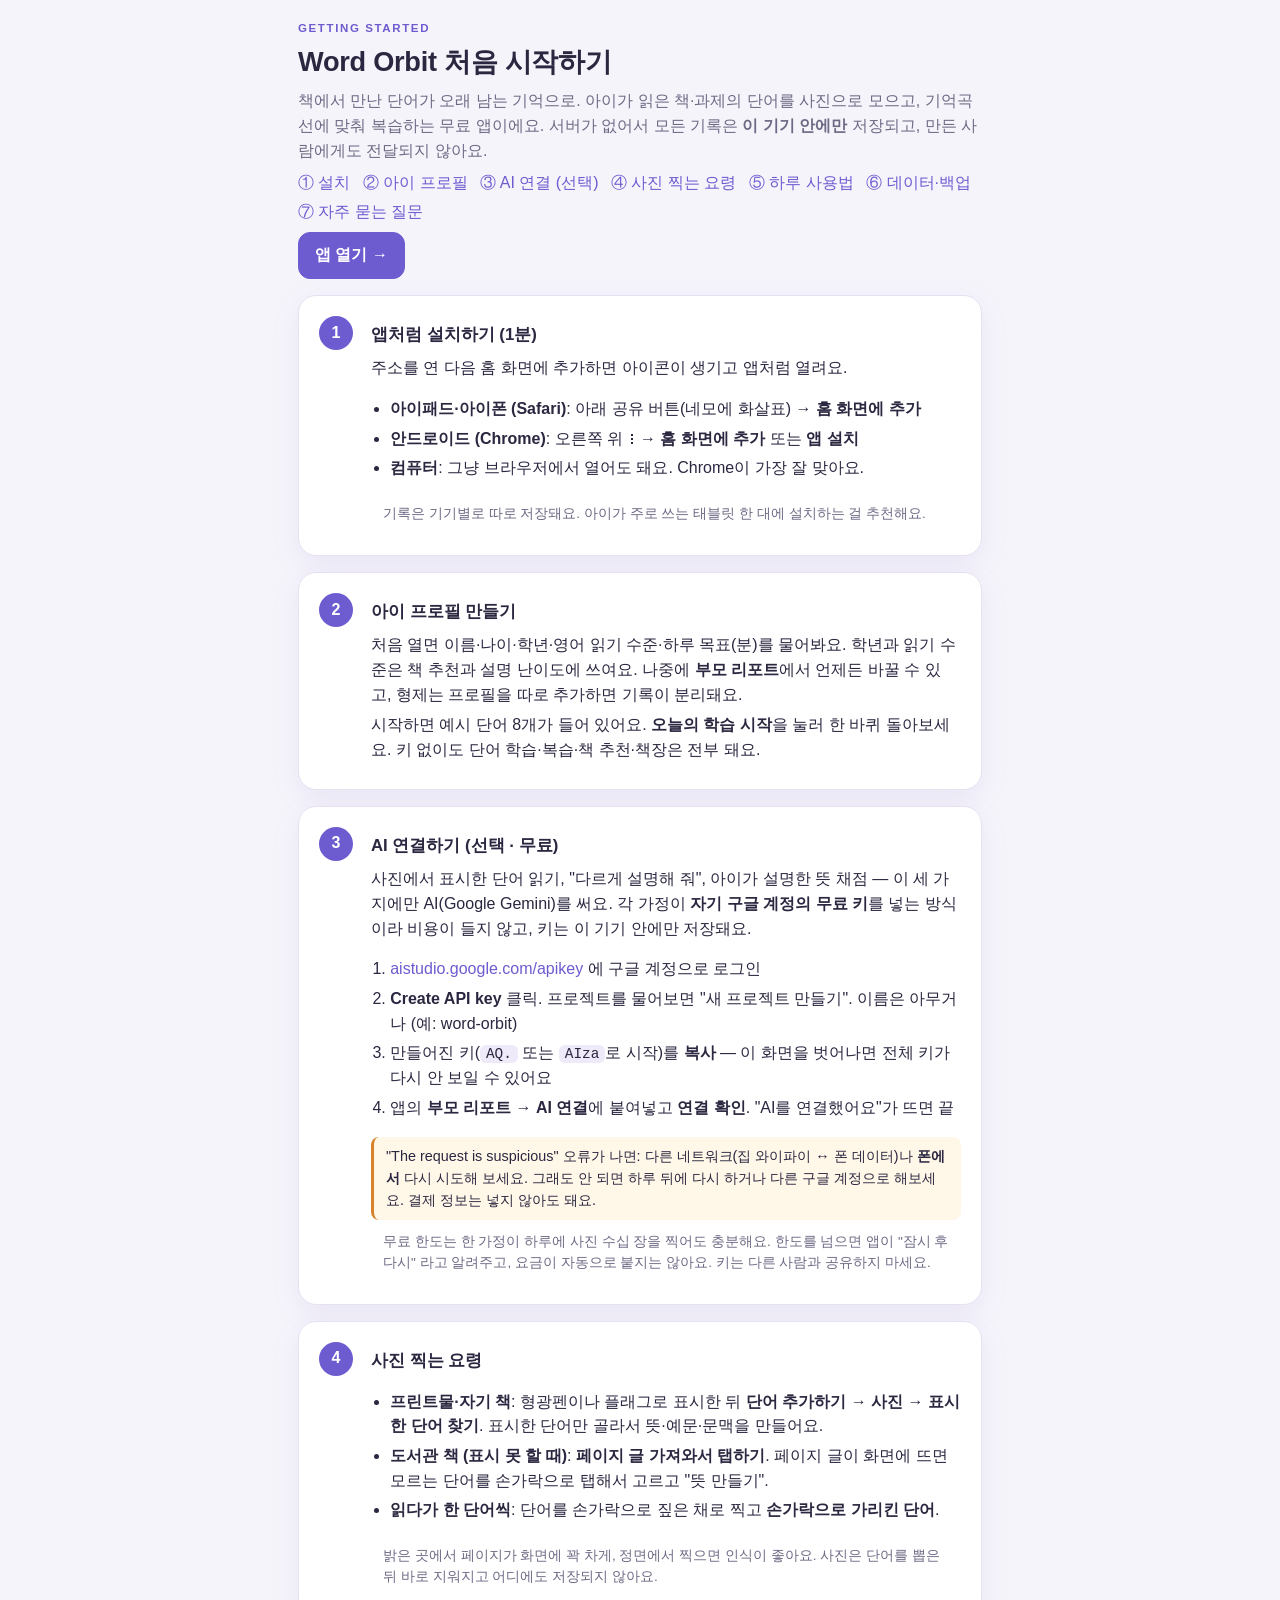
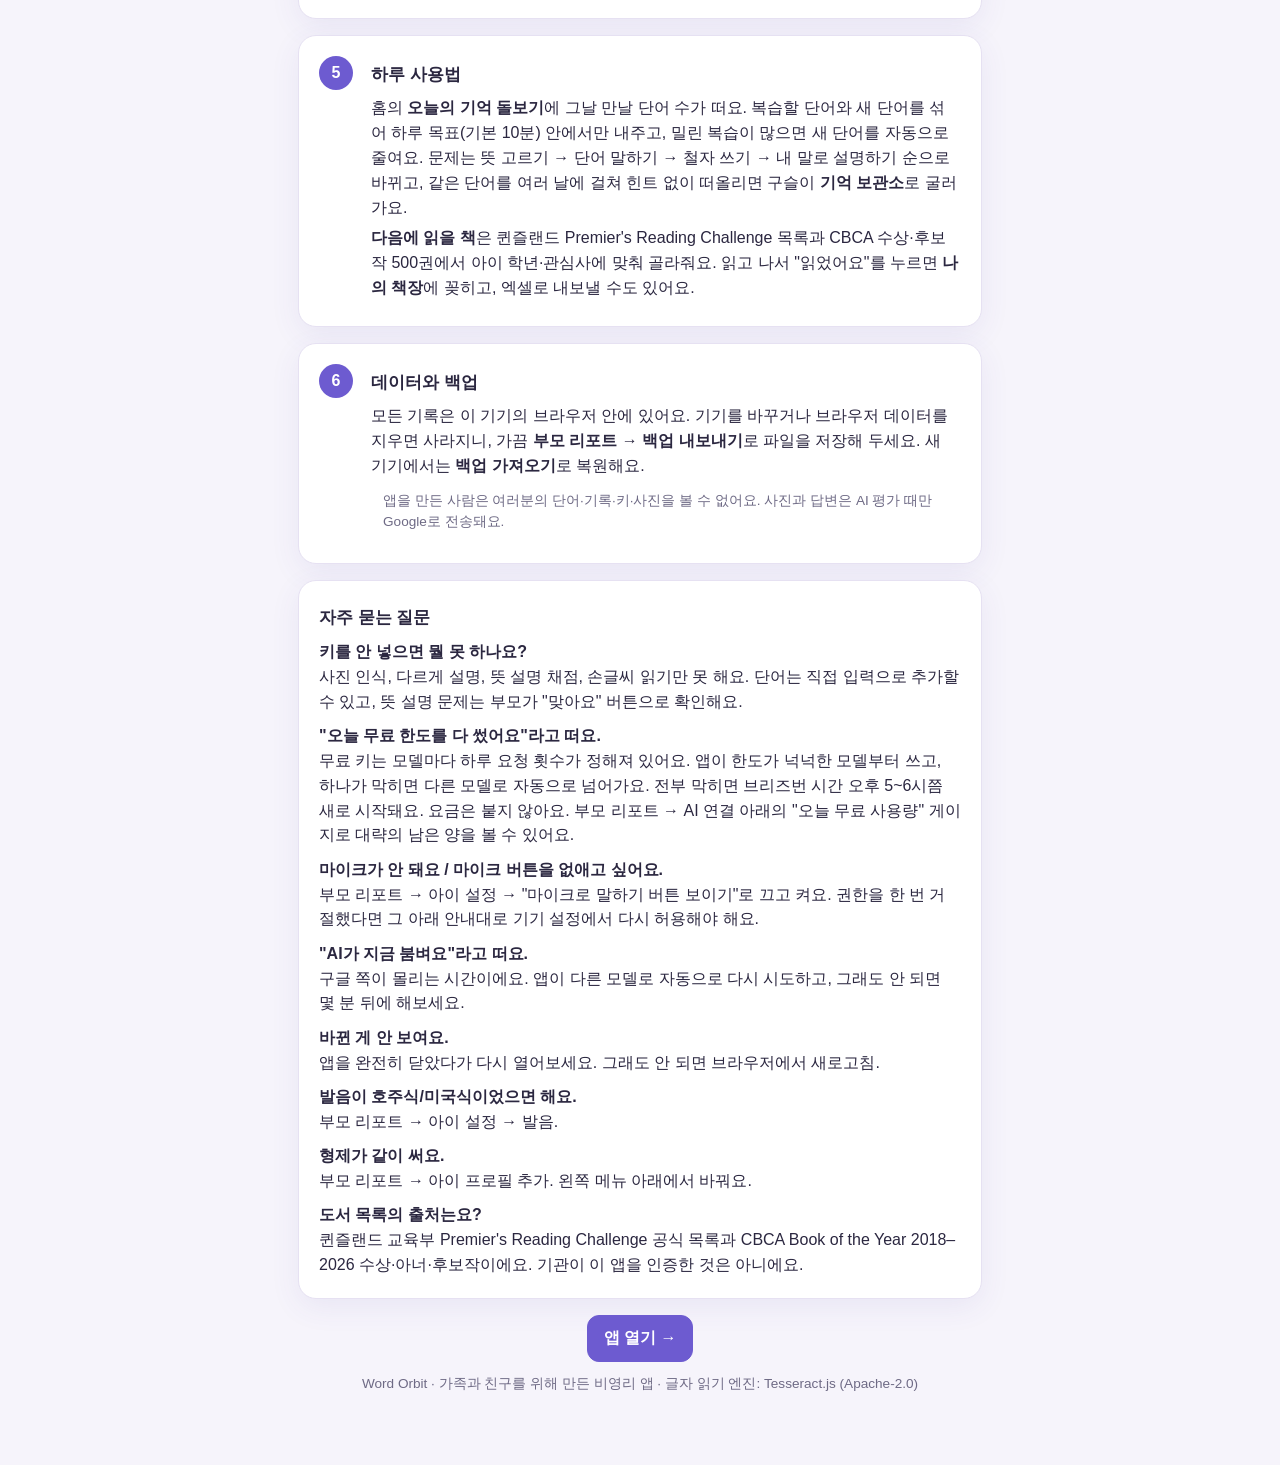
==== commit 3d324ce9: "Add files via upload" ====
--- a/guide.html
+++ b/guide.html
@@ -81,6 +81,8 @@
   <section class="panel qa" id="faq">
     <h3>자주 묻는 질문</h3>
     <b>키를 안 넣으면 뭘 못 하나요?</b> 사진 인식, 다르게 설명, 뜻 설명 채점, 손글씨 읽기만 못 해요. 단어는 직접 입력으로 추가할 수 있고, 뜻 설명 문제는 부모가 "맞아요" 버튼으로 확인해요.
+    <b>"오늘 무료 한도를 다 썼어요"라고 떠요.</b> 무료 키는 모델마다 하루 요청 횟수가 정해져 있어요. 앱이 한도가 넉넉한 모델부터 쓰고, 하나가 막히면 다른 모델로 자동으로 넘어가요. 전부 막히면 브리즈번 시간 오후 5~6시쯤 새로 시작돼요. 요금은 붙지 않아요. 부모 리포트 → AI 연결 아래의 "오늘 무료 사용량" 게이지로 대략의 남은 양을 볼 수 있어요.
+    <b>마이크가 안 돼요 / 마이크 버튼을 없애고 싶어요.</b> 부모 리포트 → 아이 설정 → "마이크로 말하기 버튼 보이기"로 끄고 켜요. 권한을 한 번 거절했다면 그 아래 안내대로 기기 설정에서 다시 허용해야 해요.
     <b>"AI가 지금 붐벼요"라고 떠요.</b> 구글 쪽이 몰리는 시간이에요. 앱이 다른 모델로 자동으로 다시 시도하고, 그래도 안 되면 몇 분 뒤에 해보세요.
     <b>바뀐 게 안 보여요.</b> 앱을 완전히 닫았다가 다시 열어보세요. 그래도 안 되면 브라우저에서 새로고침.
     <b>발음이 호주식/미국식이었으면 해요.</b> 부모 리포트 → 아이 설정 → 발음.
--- a/css/app.css
+++ b/css/app.css
@@ -280,3 +280,31 @@
 
 /* iOS: 입력칸 탭 시 화면 확대 방지 (16px 미만이면 확대됨) */
 @media (max-width: 760px) { input, select, textarea { font-size: 16px; } .onboard.compact-form input, .onboard.compact-form select { font-size: 16px; } .free-answer input { font-size: 1.25rem; } }
+
+/* 사진 → 단어 단계식 화면 */
+.steps { display: flex; gap: 6px; margin-bottom: 12px; }
+.steps .step { flex: 1; display: flex; align-items: center; gap: 6px; font-size: .78rem; color: var(--muted); background: var(--soft); border-radius: 999px; padding: 6px 10px; white-space: nowrap; }
+.steps .step span { width: 20px; height: 20px; border-radius: 50%; background: #fff; display: grid; place-items: center; font-weight: 700; font-size: .72rem; }
+.steps .step.on { background: var(--accent); color: #fff; } .steps .step.on span { background: #fff; color: var(--accent); }
+.steps .step.done { color: var(--accent); } .steps .step.done span { background: var(--accent-2); color: #fff; }
+.big-choices { display: grid; grid-template-columns: 1fr 1fr; gap: 10px; margin: 6px 0; }
+.big-choice { display: flex; flex-direction: column; align-items: center; gap: 4px; padding: 22px 10px; border: 2px dashed var(--accent-2); border-radius: 18px; background: #fff; cursor: pointer; text-align: center; color: var(--ink); }
+.big-choice:active { background: var(--soft); }
+.big-choice .big-ic { font-size: 2.2rem; } .big-choice b { font-size: 1rem; } .big-choice small { color: var(--muted); font-size: .75rem; }
+.center-row { justify-content: center; }
+.progress-line { text-align: center; color: var(--accent); font-size: .9rem; margin: 6px 0; }
+.photo-thumb { display: flex; align-items: center; gap: 12px; } .photo-thumb img { width: 72px; height: 72px; object-fit: cover; border-radius: 12px; }
+.tap-panel { padding-bottom: 0; overflow: hidden; }
+.tap-panel .page-text { font-size: 1.15rem; line-height: 2.1; max-height: 50vh; }
+.tap-panel .tapword { padding: 3px 5px; border-radius: 8px; }
+.sticky-bar { position: sticky; bottom: 0; display: flex; align-items: center; justify-content: space-between; gap: 10px; padding: 12px 0; margin: 10px -20px 0; padding-left: 20px; padding-right: 20px; background: rgba(255,255,255,.96); border-top: 1px solid var(--line); }
+@media (max-width: 480px) { .steps .step { font-size: .7rem; padding: 6px 8px; } .steps .step:not(.on) { flex: 0 0 auto; } .steps .step:not(.on) { font-size: 0; gap: 0; } .steps .step:not(.on) span { font-size: .72rem; } .big-choices { grid-template-columns: 1fr 1fr; } }
+
+/* 사용량 게이지 */
+.usage { margin-top: 12px; background: var(--soft); border-radius: 14px; padding: 12px 14px; }
+.usage-row { display: grid; grid-template-columns: minmax(0, 1.2fr) 2fr auto; gap: 10px; align-items: center; margin: 8px 0; font-size: .85rem; }
+.usage-name { overflow: hidden; text-overflow: ellipsis; white-space: nowrap; } .usage-name small { color: var(--muted); }
+.bar { height: 10px; background: #fff; border-radius: 999px; overflow: hidden; border: 1px solid var(--line); }
+.bar .fill { height: 100%; background: var(--ok); border-radius: 999px; transition: width .3s; } .bar .fill.warm { background: var(--warn); } .bar .fill.hot { background: var(--danger); }
+.usage-num { white-space: nowrap; color: var(--muted); } .usage-num .lim { width: 64px; padding: 2px 6px; font-size: .8rem; display: inline-block; text-align: right; }
+@media (max-width: 480px) { .usage-row { grid-template-columns: 1fr; gap: 4px; } }
